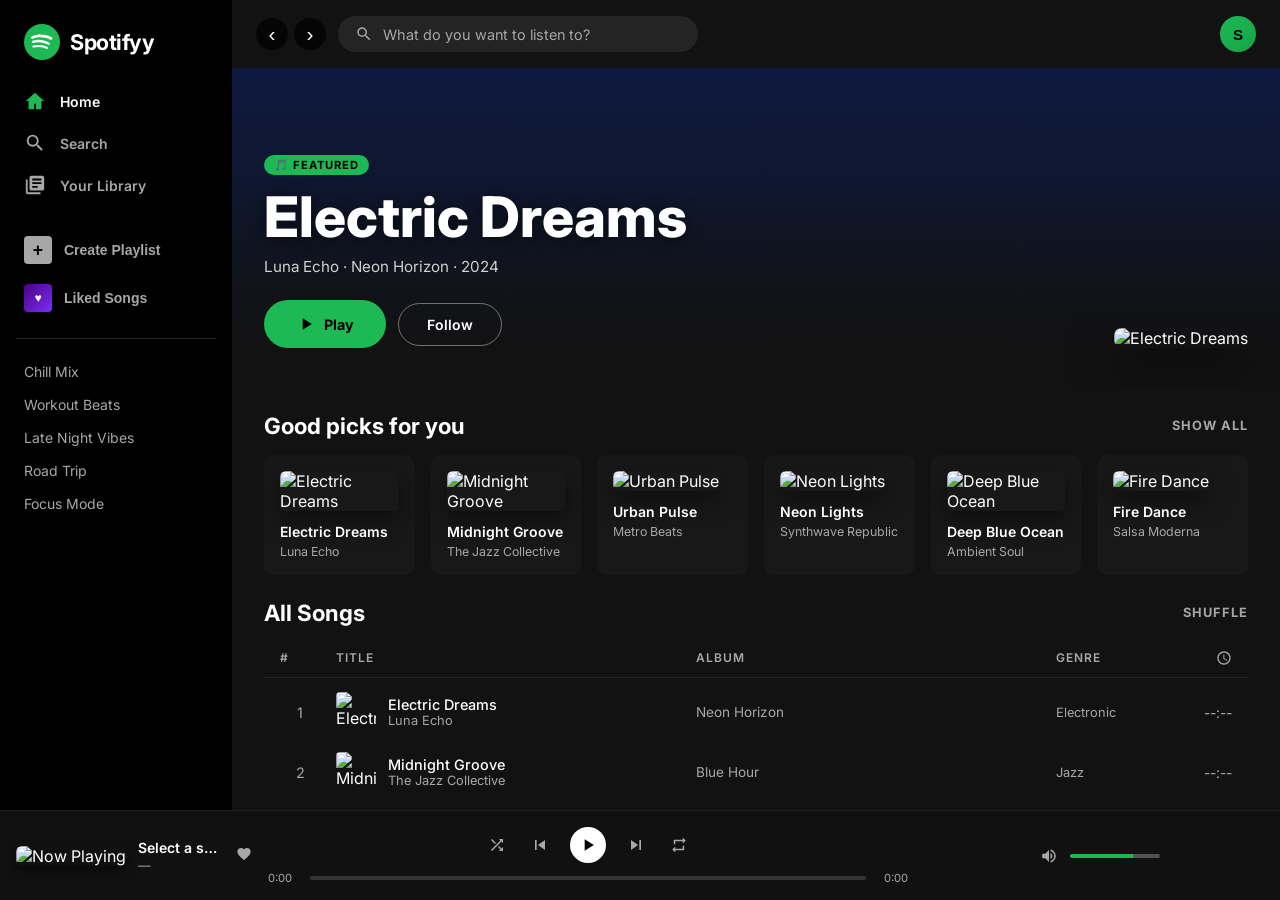
==== index.html @ 5b47a134 "fix: move frontend files to root for Vercel deployment compatibility" ====
<!DOCTYPE html>
<html lang="en">
<head>
  <meta charset="UTF-8" />
  <meta name="viewport" content="width=device-width, initial-scale=1.0" />
  <title>Spotifyy — Music for Everyone</title>
  <meta name="description" content="Play millions of songs ad-free with Spotifyy, your premium music streaming experience." />
  <link rel="preconnect" href="https://fonts.googleapis.com" />
  <link rel="preconnect" href="https://fonts.gstatic.com" crossorigin />
  <link href="https://fonts.googleapis.com/css2?family=Circular+Std:wght@400;500;700;900&family=Inter:wght@300;400;500;600;700&display=swap" rel="stylesheet" />
  <link rel="stylesheet" href="style.css" />
</head>
<body>
  <div id="app">

    <!-- ── SIDEBAR ── -->
    <aside class="sidebar" id="sidebar">
      <div class="sidebar-logo">
        <svg class="logo-icon" viewBox="0 0 24 24" fill="none">
          <circle cx="12" cy="12" r="12" fill="#1DB954"/>
          <path d="M17.5 10.5c-3.2-1.9-8.4-2.1-11.5-.6-.5.2-1-.1-1.2-.6-.2-.5.1-1 .6-1.2 3.5-1.7 9.4-1.4 13.1.7.4.3.6.8.3 1.3-.3.4-.9.6-1.3.4zm-.2 3c-.3.4-.7.5-1.1.3-2.7-1.7-6.8-2.2-9.9-1.2-.4.1-.9-.1-1-.5-.1-.4.1-.9.5-1 3.5-1.1 8-.5 11 1.4.4.2.5.7.5 1zm-1.3 2.9c-.2.3-.6.4-.9.2-2.3-1.4-5.3-1.7-8.7-.9-.3.1-.7-.1-.8-.5-.1-.3.1-.7.5-.8 3.8-.9 7-.5 9.6 1 .3.2.4.7.3 1z" fill="white"/>
        </svg>
        <span class="logo-text">Spotifyy</span>
      </div>

      <nav class="sidebar-nav">
        <a href="#" class="nav-item active" id="navHome">
          <svg viewBox="0 0 24 24"><path d="M12 3L2 12h3v9h6v-6h2v6h6v-9h3z"/></svg>
          <span>Home</span>
        </a>
        <a href="#" class="nav-item" id="navSearch">
          <svg viewBox="0 0 24 24"><path d="M15.5 14h-.79l-.28-.27A6.47 6.47 0 0016 9.5 6.5 6.5 0 109.5 16c1.61 0 3.09-.59 4.23-1.57l.27.28v.79l5 4.99L20.49 19l-4.99-5zm-6 0C7.01 14 5 11.99 5 9.5S7.01 5 9.5 5 14 7.01 14 9.5 11.99 14 9.5 14z"/></svg>
          <span>Search</span>
        </a>
        <a href="#" class="nav-item" id="navLibrary">
          <svg viewBox="0 0 24 24"><path d="M4 6H2v14c0 1.1.9 2 2 2h14v-2H4V6zm16-4H8c-1.1 0-2 .9-2 2v12c0 1.1.9 2 2 2h12c1.1 0 2-.9 2-2V4c0-1.1-.9-2-2-2zm-1 9H9V9h10v2zm-4 4H9v-2h6v2zm4-8H9V5h10v2z"/></svg>
          <span>Your Library</span>
        </a>
      </nav>

      <div class="sidebar-section">
        <button class="sidebar-action-btn" id="btnCreatePlaylist">
          <span class="icon-box">+</span> Create Playlist
        </button>
        <button class="sidebar-action-btn" id="btnLikedSongs">
          <span class="icon-box heart">♥</span> Liked Songs
        </button>
      </div>

      <div class="sidebar-divider"></div>

      <div class="sidebar-playlists" id="sidebarPlaylists">
        <p class="playlist-item">Chill Mix</p>
        <p class="playlist-item">Workout Beats</p>
        <p class="playlist-item">Late Night Vibes</p>
        <p class="playlist-item">Road Trip</p>
        <p class="playlist-item">Focus Mode</p>
      </div>
    </aside>

    <!-- ── MAIN CONTENT ── -->
    <main class="main" id="mainContent">

      <!-- Top Bar -->
      <header class="topbar" id="topbar">
        <div class="topbar-nav">
          <button class="topbar-btn" id="btnBack" title="Back">&#8249;</button>
          <button class="topbar-btn" id="btnForward" title="Forward">&#8250;</button>
        </div>
        <div class="topbar-search" id="searchBox">
          <svg viewBox="0 0 24 24"><path d="M15.5 14h-.79l-.28-.27A6.47 6.47 0 0016 9.5 6.5 6.5 0 109.5 16c1.61 0 3.09-.59 4.23-1.57l.27.28v.79l5 4.99L20.49 19l-4.99-5zm-6 0C7.01 14 5 11.99 5 9.5S7.01 5 9.5 5 14 7.01 14 9.5 11.99 14 9.5 14z"/></svg>
          <input type="text" placeholder="What do you want to listen to?" id="searchInput" />
        </div>
        <div class="topbar-user">
          <button class="user-avatar" id="btnUser" title="Profile">S</button>
        </div>
      </header>

      <!-- Scrollable Page -->
      <div class="page-scroll" id="pageScroll">

        <!-- Featured Banner -->
        <section class="featured-banner" id="featuredBanner">
          <div class="banner-bg" id="bannerBg"></div>
          <div class="banner-content">
            <span class="banner-tag">🎵 Featured</span>
            <h1 class="banner-title" id="bannerTitle">Electric Dreams</h1>
            <p class="banner-artist" id="bannerArtist">Luna Echo · Neon Horizon · 2024</p>
            <div class="banner-actions">
              <button class="btn-play-large" id="btnBannerPlay">
                <svg viewBox="0 0 24 24"><path d="M8 5v14l11-7z"/></svg>
                Play
              </button>
              <button class="btn-follow">Follow</button>
            </div>
          </div>
          <div class="banner-cover-wrap">
            <img class="banner-cover" id="bannerCover" src="" alt="Featured Album" />
          </div>
        </section>

        <!-- Quick Picks -->
        <section class="content-section" id="sectionQuickPicks">
          <div class="section-header">
            <h2 class="section-title">Good picks for you</h2>
            <a href="#" class="see-all">Show all</a>
          </div>
          <div class="quick-picks-grid" id="quickPicksGrid"></div>
        </section>

        <!-- All Songs -->
        <section class="content-section" id="sectionAllSongs">
          <div class="section-header">
            <h2 class="section-title">All Songs</h2>
            <a href="#" class="see-all" id="shuffleAllBtn">Shuffle</a>
          </div>
          <!-- Song List Table -->
          <div class="song-table">
            <div class="song-table-header">
              <span class="col-num">#</span>
              <span class="col-title">Title</span>
              <span class="col-album">Album</span>
              <span class="col-genre">Genre</span>
              <span class="col-dur">
                <svg viewBox="0 0 24 24" width="16" height="16"><path d="M11.99 2C6.47 2 2 6.48 2 12s4.47 10 9.99 10C17.52 22 22 17.52 22 12S17.52 2 11.99 2zM12 20c-4.42 0-8-3.58-8-8s3.58-8 8-8 8 3.58 8 8-3.58 8-8 8zm.5-13H11v6l5.25 3.15.75-1.23-4.5-2.67V7z" fill="currentColor"/></svg>
              </span>
            </div>
            <div id="songList"></div>
          </div>
        </section>

      </div><!-- /page-scroll -->
    </main>
  </div><!-- /app -->

  <!-- ── NOW PLAYING BAR ── -->
  <footer class="now-playing-bar" id="nowPlayingBar">
    <!-- Left: Song info -->
    <div class="np-left">
      <div class="np-cover-wrap">
        <img class="np-cover" id="npCover" src="https://picsum.photos/seed/default/56/56" alt="Now Playing" />
        <div class="np-cover-overlay">
          <svg viewBox="0 0 24 24" width="20" height="20"><path d="M12 3v10.55c-.59-.34-1.27-.55-2-.55-2.21 0-4 1.79-4 4s1.79 4 4 4 4-1.79 4-4V7h4V3h-6z" fill="white"/></svg>
        </div>
      </div>
      <div class="np-info">
        <div class="np-title" id="npTitle">Select a song</div>
        <div class="np-artist" id="npArtist">—</div>
      </div>
      <button class="np-like" id="npLike" title="Like">
        <svg viewBox="0 0 24 24" width="16" height="16"><path d="M12 21.35l-1.45-1.32C5.4 15.36 2 12.28 2 8.5 2 5.42 4.42 3 7.5 3c1.74 0 3.41.81 4.5 2.09C13.09 3.81 14.76 3 16.5 3 19.58 3 22 5.42 22 8.5c0 3.78-3.4 6.86-8.55 11.54L12 21.35z" fill="currentColor"/></svg>
      </button>
    </div>

    <!-- Center: Controls + Progress -->
    <div class="np-center">
      <div class="np-controls">
        <button class="ctrl-btn" id="btnShuffle" title="Shuffle">
          <svg viewBox="0 0 24 24" width="18" height="18"><path d="M10.59 9.17L5.41 4 4 5.41l5.17 5.17 1.42-1.41zM14.5 4l2.04 2.04L4 18.59 5.41 20 17.96 7.46 20 9.5V4h-5.5zm.33 9.41l-1.41 1.41 3.13 3.13L14.5 20H20v-5.5l-2.04 2.04-3.13-3.13z" fill="currentColor"/></svg>
        </button>
        <button class="ctrl-btn" id="btnPrev" title="Previous">
          <svg viewBox="0 0 24 24" width="20" height="20"><path d="M6 6h2v12H6zm3.5 6l8.5 6V6z" fill="currentColor"/></svg>
        </button>
        <button class="ctrl-btn play-btn" id="btnPlayPause" title="Play">
          <svg class="icon-play" viewBox="0 0 24 24"><path d="M8 5v14l11-7z" fill="currentColor"/></svg>
          <svg class="icon-pause" viewBox="0 0 24 24" style="display:none"><path d="M6 19h4V5H6v14zm8-14v14h4V5h-4z" fill="currentColor"/></svg>
        </button>
        <button class="ctrl-btn" id="btnNext" title="Next">
          <svg viewBox="0 0 24 24" width="20" height="20"><path d="M6 18l8.5-6L6 6v12zM16 6v12h2V6h-2z" fill="currentColor"/></svg>
        </button>
        <button class="ctrl-btn" id="btnRepeat" title="Repeat">
          <svg viewBox="0 0 24 24" width="18" height="18"><path d="M7 7h10v3l4-4-4-4v3H5v6h2V7zm10 10H7v-3l-4 4 4 4v-3h12v-6h-2v4z" fill="currentColor"/></svg>
        </button>
      </div>
      <div class="np-progress-wrap">
        <span class="np-time" id="npCurrentTime">0:00</span>
        <div class="np-progress" id="npProgress">
          <div class="np-progress-fill" id="npProgressFill"></div>
          <div class="np-progress-thumb" id="npProgressThumb"></div>
        </div>
        <span class="np-time" id="npTotalTime">0:00</span>
      </div>
    </div>

    <!-- Right: Volume -->
    <div class="np-right">
      <div class="np-equalizer" id="npEqualizer">
        <span></span><span></span><span></span><span></span>
      </div>
      <button class="ctrl-btn sm" id="btnMute" title="Mute">
        <svg class="icon-vol" viewBox="0 0 24 24" width="18" height="18"><path d="M3 9v6h4l5 5V4L7 9H3zm13.5 3c0-1.77-1.02-3.29-2.5-4.03v8.05c1.48-.73 2.5-2.25 2.5-4.02zM14 3.23v2.06c2.89.86 5 3.54 5 6.71s-2.11 5.85-5 6.71v2.06c4.01-.91 7-4.49 7-8.77s-2.99-7.86-7-8.77z" fill="currentColor"/></svg>
      </button>
      <div class="volume-slider-wrap">
        <input type="range" class="volume-slider" id="volumeSlider" min="0" max="100" value="70" />
      </div>
    </div>
  </footer>

  <script src="app.js"></script>
</body>
</html>
---- style.css ----
/* ─── RESET & BASE ─── */
*, *::before, *::after { box-sizing: border-box; margin: 0; padding: 0; }
html { font-size: 16px; }
body {
  font-family: 'Inter', 'Circular Std', -apple-system, sans-serif;
  background: #121212;
  color: #fff;
  overflow: hidden;
  height: 100vh;
  user-select: none;
}

/* ─── SCROLLBAR ─── */
::-webkit-scrollbar { width: 6px; }
::-webkit-scrollbar-track { background: transparent; }
::-webkit-scrollbar-thumb { background: #4d4d4d; border-radius: 3px; }
::-webkit-scrollbar-thumb:hover { background: #727272; }

/* ─── CSS VARS ─── */
:root {
  --sidebar-w: 232px;
  --np-h: 90px;
  --accent: #1DB954;
  --accent-hover: #1ed760;
  --bg: #121212;
  --bg-card: #181818;
  --bg-card-hover: #282828;
  --bg-elevated: #242424;
  --text-sub: #a7a7a7;
  --text-bright: #fff;
  --transition: 0.2s ease;
}

/* ─── APP LAYOUT ─── */
#app {
  display: flex;
  height: calc(100vh - var(--np-h));
  overflow: hidden;
}

/* ─────────────────────────────────────────
   SIDEBAR
───────────────────────────────────────── */
.sidebar {
  width: var(--sidebar-w);
  min-width: var(--sidebar-w);
  background: #000;
  display: flex;
  flex-direction: column;
  padding: 0 0 8px 0;
  overflow: hidden;
}

.sidebar-logo {
  display: flex;
  align-items: center;
  gap: 10px;
  padding: 24px 24px 20px;
  cursor: pointer;
}
.logo-icon { width: 36px; height: 36px; flex-shrink: 0; }
.logo-text {
  font-size: 1.35rem;
  font-weight: 700;
  letter-spacing: -0.5px;
  color: #fff;
}

/* Nav */
.sidebar-nav { padding: 0 8px; }
.nav-item {
  display: flex;
  align-items: center;
  gap: 14px;
  padding: 10px 16px;
  border-radius: 6px;
  text-decoration: none;
  color: var(--text-sub);
  font-size: 0.875rem;
  font-weight: 600;
  transition: color var(--transition), background var(--transition);
}
.nav-item svg { width: 22px; height: 22px; fill: currentColor; flex-shrink: 0; }
.nav-item:hover { color: #fff; }
.nav-item.active { color: #fff; }
.nav-item.active svg { fill: var(--accent); }

/* Library section */
.sidebar-section { padding: 20px 8px 0; }
.sidebar-action-btn {
  display: flex;
  align-items: center;
  gap: 12px;
  width: 100%;
  background: none;
  border: none;
  color: var(--text-sub);
  font-size: 0.875rem;
  font-weight: 600;
  padding: 10px 16px;
  border-radius: 6px;
  cursor: pointer;
  transition: color var(--transition);
}
.sidebar-action-btn:hover { color: #fff; }
.icon-box {
  width: 28px; height: 28px;
  background: var(--text-sub);
  border-radius: 4px;
  display: flex; align-items: center; justify-content: center;
  color: #000;
  font-size: 1.1rem;
  font-weight: 700;
  transition: background var(--transition);
  flex-shrink: 0;
}
.icon-box.heart { background: linear-gradient(135deg, #4b0082, #7B2FF7); color: #fff; font-size: 0.75rem; }
.sidebar-action-btn:hover .icon-box { background: #fff; }

.sidebar-divider { height: 1px; background: #282828; margin: 16px 16px; }

.sidebar-playlists { flex: 1; overflow-y: auto; padding: 0 8px; }
.playlist-item {
  display: block;
  padding: 8px 16px;
  color: var(--text-sub);
  font-size: 0.875rem;
  border-radius: 6px;
  cursor: pointer;
  transition: color var(--transition);
  white-space: nowrap;
  overflow: hidden;
  text-overflow: ellipsis;
}
.playlist-item:hover { color: #fff; }

/* ─────────────────────────────────────────
   MAIN
───────────────────────────────────────── */
.main {
  flex: 1;
  display: flex;
  flex-direction: column;
  overflow: hidden;
  background: #121212;
}

/* Topbar */
.topbar {
  display: flex;
  align-items: center;
  gap: 12px;
  padding: 16px 24px;
  position: sticky;
  top: 0;
  z-index: 100;
  background: transparent;
  transition: background 0.3s;
}
.topbar.scrolled { background: rgba(18,18,18,0.95); backdrop-filter: blur(12px); }
.topbar-nav { display: flex; gap: 6px; }
.topbar-btn {
  width: 32px; height: 32px;
  border-radius: 50%;
  background: rgba(0,0,0,0.7);
  border: none;
  color: #fff;
  font-size: 1.3rem;
  cursor: pointer;
  display: flex; align-items: center; justify-content: center;
  transition: background var(--transition);
}
.topbar-btn:hover { background: rgba(255,255,255,0.1); }

.topbar-search {
  flex: 1;
  max-width: 360px;
  display: flex;
  align-items: center;
  gap: 10px;
  background: #242424;
  border-radius: 500px;
  padding: 8px 16px;
  border: 1px solid transparent;
  transition: border-color var(--transition), background var(--transition);
}
.topbar-search:focus-within { border-color: #fff; background: #2a2a2a; }
.topbar-search svg { width: 18px; height: 18px; fill: var(--text-sub); flex-shrink: 0; }
.topbar-search input {
  flex: 1; background: none; border: none; outline: none;
  color: #fff; font-size: 0.9rem; font-family: inherit;
}
.topbar-search input::placeholder { color: var(--text-sub); }

.topbar-user { margin-left: auto; }
.user-avatar {
  width: 36px; height: 36px;
  border-radius: 50%;
  background: linear-gradient(135deg, #1DB954, #17a349);
  border: none;
  color: #000;
  font-weight: 700;
  font-size: 0.95rem;
  cursor: pointer;
  transition: transform var(--transition), box-shadow var(--transition);
}
.user-avatar:hover { transform: scale(1.05); box-shadow: 0 0 0 3px rgba(29,185,84,0.3); }

/* ─────────────────────────────────────────
   PAGE SCROLL
───────────────────────────────────────── */
.page-scroll {
  flex: 1;
  overflow-y: auto;
  padding-bottom: 24px;
}

/* ─────────────────────────────────────────
   FEATURED BANNER
───────────────────────────────────────── */
.featured-banner {
  position: relative;
  min-height: 320px;
  display: flex;
  align-items: flex-end;
  padding: 32px 32px 40px;
  overflow: hidden;
}
.banner-bg {
  position: absolute; inset: 0;
  background: linear-gradient(180deg, #1a3a2a 0%, #121212 100%);
  transition: background 1s ease;
}
.banner-bg::after {
  content: '';
  position: absolute; inset: 0;
  background: linear-gradient(to top, #121212 0%, transparent 60%);
}
.banner-content { position: relative; z-index: 2; flex: 1; }
.banner-tag {
  display: inline-block;
  background: var(--accent);
  color: #000;
  font-size: 0.7rem;
  font-weight: 700;
  padding: 3px 10px;
  border-radius: 500px;
  text-transform: uppercase;
  letter-spacing: 1px;
  margin-bottom: 12px;
}
.banner-title {
  font-size: clamp(2rem, 5vw, 3.5rem);
  font-weight: 800;
  line-height: 1.1;
  margin-bottom: 8px;
  text-shadow: 0 2px 16px rgba(0,0,0,0.5);
}
.banner-artist {
  font-size: 0.95rem;
  color: rgba(255,255,255,0.8);
  margin-bottom: 24px;
}
.banner-actions { display: flex; gap: 12px; align-items: center; }
.btn-play-large {
  display: flex; align-items: center; gap: 8px;
  background: var(--accent);
  color: #000;
  border: none;
  border-radius: 500px;
  padding: 14px 32px;
  font-size: 0.9rem;
  font-weight: 700;
  cursor: pointer;
  transition: transform 0.15s, background var(--transition), box-shadow var(--transition);
  font-family: inherit;
}
.btn-play-large svg { fill: #000; width: 20px; height: 20px; }
.btn-play-large:hover {
  background: var(--accent-hover);
  transform: scale(1.04);
  box-shadow: 0 8px 24px rgba(29,185,84,0.4);
}
.btn-follow {
  background: transparent;
  border: 1px solid rgba(255,255,255,0.4);
  color: #fff;
  border-radius: 500px;
  padding: 12px 28px;
  font-size: 0.875rem;
  font-weight: 600;
  cursor: pointer;
  transition: border-color var(--transition), transform 0.15s;
  font-family: inherit;
}
.btn-follow:hover { border-color: #fff; transform: scale(1.02); }

.banner-cover-wrap {
  position: relative; z-index: 2;
  flex-shrink: 0; margin-left: 24px;
}
.banner-cover {
  width: 160px; height: 160px;
  border-radius: 8px;
  object-fit: cover;
  box-shadow: 0 16px 48px rgba(0,0,0,0.6);
  transition: transform 0.4s ease;
}
.banner-cover:hover { transform: scale(1.03) rotate(1deg); }

/* ─────────────────────────────────────────
   CONTENT SECTIONS
───────────────────────────────────────── */
.content-section { padding: 24px 32px 0; }
.section-header {
  display: flex; align-items: center; justify-content: space-between;
  margin-bottom: 16px;
}
.section-title { font-size: 1.4rem; font-weight: 700; }
.see-all {
  font-size: 0.8rem; font-weight: 700; color: var(--text-sub);
  text-decoration: none; text-transform: uppercase; letter-spacing: 1px;
  transition: color var(--transition);
}
.see-all:hover { color: #fff; }

/* Quick Picks Grid */
.quick-picks-grid {
  display: grid;
  grid-template-columns: repeat(auto-fill, minmax(150px, 1fr));
  gap: 16px;
}
.song-card {
  background: var(--bg-card);
  border-radius: 10px;
  padding: 16px;
  cursor: pointer;
  transition: background var(--transition), transform 0.2s, box-shadow 0.2s;
  position: relative;
  overflow: hidden;
}
.song-card:hover { background: var(--bg-card-hover); transform: translateY(-4px); box-shadow: 0 12px 32px rgba(0,0,0,0.4); }
.song-card-cover {
  width: 100%; aspect-ratio: 1;
  border-radius: 6px;
  object-fit: cover;
  margin-bottom: 12px;
  box-shadow: 0 8px 24px rgba(0,0,0,0.5);
  transition: box-shadow 0.3s;
}
.song-card:hover .song-card-cover { box-shadow: 0 16px 40px rgba(0,0,0,0.6); }
.song-card-title {
  font-size: 0.875rem; font-weight: 600;
  white-space: nowrap; overflow: hidden; text-overflow: ellipsis;
  margin-bottom: 4px;
}
.song-card-artist { font-size: 0.775rem; color: var(--text-sub); white-space: nowrap; overflow: hidden; text-overflow: ellipsis; }

.song-card .card-play-btn {
  position: absolute;
  right: 16px; bottom: 70px;
  width: 40px; height: 40px;
  border-radius: 50%;
  background: var(--accent);
  border: none;
  cursor: pointer;
  display: flex; align-items: center; justify-content: center;
  box-shadow: 0 8px 16px rgba(0,0,0,0.4);
  opacity: 0;
  transform: translateY(8px);
  transition: opacity 0.2s, transform 0.2s, background var(--transition);
}
.song-card .card-play-btn svg { fill: #000; width: 18px; height: 18px; }
.song-card:hover .card-play-btn { opacity: 1; transform: translateY(0); }
.song-card .card-play-btn:hover { background: var(--accent-hover); transform: scale(1.08) translateY(0); }

/* Song active indicator */
.song-card.active .song-card-title { color: var(--accent); }

/* ─────────────────────────────────────────
   SONG TABLE
───────────────────────────────────────── */
.song-table { margin-top: 8px; }
.song-table-header {
  display: grid;
  grid-template-columns: 40px 1fr 1fr 100px 60px;
  gap: 16px;
  padding: 8px 16px;
  border-bottom: 1px solid rgba(255,255,255,0.08);
  color: var(--text-sub);
  font-size: 0.75rem;
  font-weight: 600;
  text-transform: uppercase;
  letter-spacing: 1px;
  margin-bottom: 4px;
}
.col-dur { text-align: right; }

.song-row {
  display: grid;
  grid-template-columns: 40px 1fr 1fr 100px 60px;
  gap: 16px;
  padding: 10px 16px;
  border-radius: 6px;
  align-items: center;
  cursor: pointer;
  transition: background var(--transition);
}
.song-row:hover { background: rgba(255,255,255,0.05); }
.song-row.active { background: rgba(29,185,84,0.08); }
.song-row.active .row-title { color: var(--accent); }

.row-num {
  width: 40px; text-align: center;
  color: var(--text-sub); font-size: 0.9rem; position: relative;
}
.row-num .num-text { transition: opacity 0.15s; }
.song-row:hover .num-text,
.song-row.active .num-text { opacity: 0; }
.row-num .row-play-icon {
  position: absolute; top: 50%; left: 50%;
  transform: translate(-50%, -50%);
  opacity: 0; transition: opacity 0.15s;
}
.song-row:hover .row-play-icon,
.song-row.active .row-play-icon { opacity: 1; }
.row-play-icon svg { fill: #fff; width: 18px; height: 18px; }
.song-row.active .row-play-icon svg { fill: var(--accent); }

.row-info { display: flex; align-items: center; gap: 12px; min-width: 0; }
.row-thumb {
  width: 40px; height: 40px; border-radius: 4px;
  object-fit: cover; flex-shrink: 0;
}
.row-text { min-width: 0; }
.row-title { font-size: 0.9rem; font-weight: 500; white-space: nowrap; overflow: hidden; text-overflow: ellipsis; }
.row-artist { font-size: 0.8rem; color: var(--text-sub); white-space: nowrap; overflow: hidden; text-overflow: ellipsis; }
.row-album { font-size: 0.85rem; color: var(--text-sub); white-space: nowrap; overflow: hidden; text-overflow: ellipsis; }
.row-genre { font-size: 0.8rem; color: var(--text-sub); white-space: nowrap; overflow: hidden; text-overflow: ellipsis; }
.row-dur { text-align: right; font-size: 0.875rem; color: var(--text-sub); }

/* ─────────────────────────────────────────
   NOW PLAYING BAR
───────────────────────────────────────── */
.now-playing-bar {
  position: fixed;
  bottom: 0; left: 0; right: 0;
  height: var(--np-h);
  background: rgba(18,18,18,0.97);
  backdrop-filter: blur(24px);
  -webkit-backdrop-filter: blur(24px);
  border-top: 1px solid rgba(255,255,255,0.06);
  display: flex;
  align-items: center;
  padding: 0 16px;
  gap: 12px;
  z-index: 1000;
}

/* NP Left */
.np-left {
  flex: 0 0 240px;
  display: flex;
  align-items: center;
  gap: 12px;
  min-width: 0;
}
.np-cover-wrap { position: relative; flex-shrink: 0; }
.np-cover {
  width: 56px; height: 56px;
  border-radius: 6px;
  object-fit: cover;
  box-shadow: 0 4px 12px rgba(0,0,0,0.5);
  transition: transform 0.4s;
}
.now-playing-bar.is-playing .np-cover {
  animation: coverPulse 3s ease-in-out infinite;
}
@keyframes coverPulse {
  0%, 100% { box-shadow: 0 4px 12px rgba(0,0,0,0.5); }
  50% { box-shadow: 0 6px 20px rgba(29,185,84,0.4); }
}
.np-cover-overlay {
  position: absolute; inset: 0; border-radius: 6px;
  background: rgba(0,0,0,0.4);
  display: flex; align-items: center; justify-content: center;
  opacity: 0; transition: opacity 0.2s;
}
.np-cover-wrap:hover .np-cover-overlay { opacity: 1; }

.np-info { min-width: 0; }
.np-title {
  font-size: 0.875rem; font-weight: 600;
  white-space: nowrap; overflow: hidden; text-overflow: ellipsis;
  color: #fff;
  transition: color 0.3s;
}
.np-artist {
  font-size: 0.775rem; color: var(--text-sub);
  white-space: nowrap; overflow: hidden; text-overflow: ellipsis;
  margin-top: 2px;
}
.np-like {
  background: none; border: none; cursor: pointer;
  color: var(--text-sub); flex-shrink: 0;
  padding: 4px;
  transition: color var(--transition), transform 0.15s;
}
.np-like:hover { color: #fff; transform: scale(1.1); }
.np-like.liked { color: var(--accent); }

/* NP Center */
.np-center {
  flex: 1;
  display: flex; flex-direction: column;
  align-items: center;
  gap: 8px;
  max-width: 640px;
}
.np-controls { display: flex; align-items: center; gap: 16px; }

.ctrl-btn {
  background: none; border: none; cursor: pointer;
  color: var(--text-sub); padding: 4px;
  display: flex; align-items: center; justify-content: center;
  transition: color var(--transition), transform 0.15s;
  border-radius: 50%;
}
.ctrl-btn:hover { color: #fff; transform: scale(1.06); }
.ctrl-btn.active { color: var(--accent); }

.play-btn {
  width: 36px; height: 36px;
  background: #fff !important;
  border-radius: 50%;
  color: #000 !important;
  flex-shrink: 0;
  transition: transform 0.15s, background 0.2s, box-shadow 0.2s !important;
}
.play-btn:hover {
  background: #fff !important;
  transform: scale(1.08) !important;
  box-shadow: 0 4px 16px rgba(255,255,255,0.3) !important;
  color: #000 !important;
}
.play-btn svg { width: 20px; height: 20px; fill: #000; }

/* Progress */
.np-progress-wrap {
  display: flex; align-items: center; gap: 10px; width: 100%;
}
.np-time { font-size: 0.7rem; color: var(--text-sub); width: 32px; flex-shrink: 0; }
.np-time:last-child { text-align: right; }

.np-progress {
  flex: 1; height: 4px;
  background: rgba(255,255,255,0.15);
  border-radius: 2px;
  position: relative; cursor: pointer;
  transition: height 0.15s;
}
.np-progress:hover { height: 6px; }
.np-progress-fill {
  height: 100%; width: 0%;
  background: var(--accent);
  border-radius: 2px;
  transition: width 0.1s linear;
  position: relative;
}
.np-progress-thumb {
  position: absolute;
  right: -6px; top: 50%;
  transform: translateY(-50%);
  width: 12px; height: 12px;
  border-radius: 50%;
  background: #fff;
  opacity: 0;
  transition: opacity 0.15s;
  box-shadow: 0 2px 6px rgba(0,0,0,0.4);
}
.np-progress:hover .np-progress-thumb { opacity: 1; }

/* NP Right */
.np-right {
  flex: 0 0 240px;
  display: flex; align-items: center; justify-content: flex-end;
  gap: 8px;
}

/* Equalizer animation */
.np-equalizer {
  display: flex; align-items: flex-end; gap: 2px;
  height: 18px; opacity: 0;
  transition: opacity 0.3s;
}
.now-playing-bar.is-playing .np-equalizer { opacity: 1; }
.np-equalizer span {
  display: block; width: 3px; border-radius: 1px;
  background: var(--accent);
  animation: eqBar 0.8s ease-in-out infinite alternate;
}
.np-equalizer span:nth-child(1) { height: 6px; animation-delay: 0s; }
.np-equalizer span:nth-child(2) { height: 14px; animation-delay: 0.15s; }
.np-equalizer span:nth-child(3) { height: 10px; animation-delay: 0.3s; }
.np-equalizer span:nth-child(4) { height: 16px; animation-delay: 0.45s; }
@keyframes eqBar {
  0% { transform: scaleY(0.4); opacity: 0.6; }
  100% { transform: scaleY(1); opacity: 1; }
}

/* Volume */
.volume-slider-wrap { display: flex; align-items: center; width: 90px; }
.volume-slider {
  -webkit-appearance: none; appearance: none;
  width: 100%; height: 4px;
  background: rgba(255,255,255,0.15);
  border-radius: 2px; outline: none; cursor: pointer;
  transition: height 0.15s;
}
.volume-slider:hover { height: 6px; }
.volume-slider::-webkit-slider-thumb {
  -webkit-appearance: none;
  width: 12px; height: 12px;
  border-radius: 50%;
  background: #fff;
  cursor: pointer;
  opacity: 0;
  transition: opacity 0.15s;
}
.volume-slider:hover::-webkit-slider-thumb { opacity: 1; }
.volume-slider::-webkit-slider-runnable-track {
  background: linear-gradient(to right, var(--accent) var(--vol, 70%), rgba(255,255,255,0.15) var(--vol, 70%));
  border-radius: 2px; height: 100%;
}

/* ─────────────────────────────────────────
   SEARCH RESULTS
───────────────────────────────────────── */
.search-results { display: none; padding: 24px 32px; }
.search-results.active { display: block; }

/* ─────────────────────────────────────────
   RESPONSIVE
───────────────────────────────────────── */
@media (max-width: 900px) {
  :root { --sidebar-w: 64px; }
  .logo-text, .nav-item span, .sidebar-action-btn span,
  .sidebar-playlists, .sidebar-section, .sidebar-divider { display: none; }
  .nav-item { justify-content: center; padding: 12px; }
  .sidebar-logo { justify-content: center; padding: 16px; }
}
@media (max-width: 640px) {
  .np-left { flex: 0 0 160px; }
  .np-right { flex: 0 0 120px; }
  .banner-cover-wrap { display: none; }
  .song-table-header,
  .song-row { grid-template-columns: 32px 1fr 60px; }
  .col-album, .col-genre, .row-album, .row-genre { display: none; }
}

/* ─────────────────────────────────────────
   TOAST NOTIFICATION
───────────────────────────────────────── */
.toast {
  position: fixed; bottom: 110px; left: 50%; transform: translateX(-50%) translateY(20px);
  background: #333; color: #fff; padding: 12px 24px; border-radius: 8px;
  font-size: 0.875rem; opacity: 0; pointer-events: none;
  transition: opacity 0.3s, transform 0.3s;
  z-index: 9999; white-space: nowrap;
}
.toast.show { opacity: 1; transform: translateX(-50%) translateY(0); }
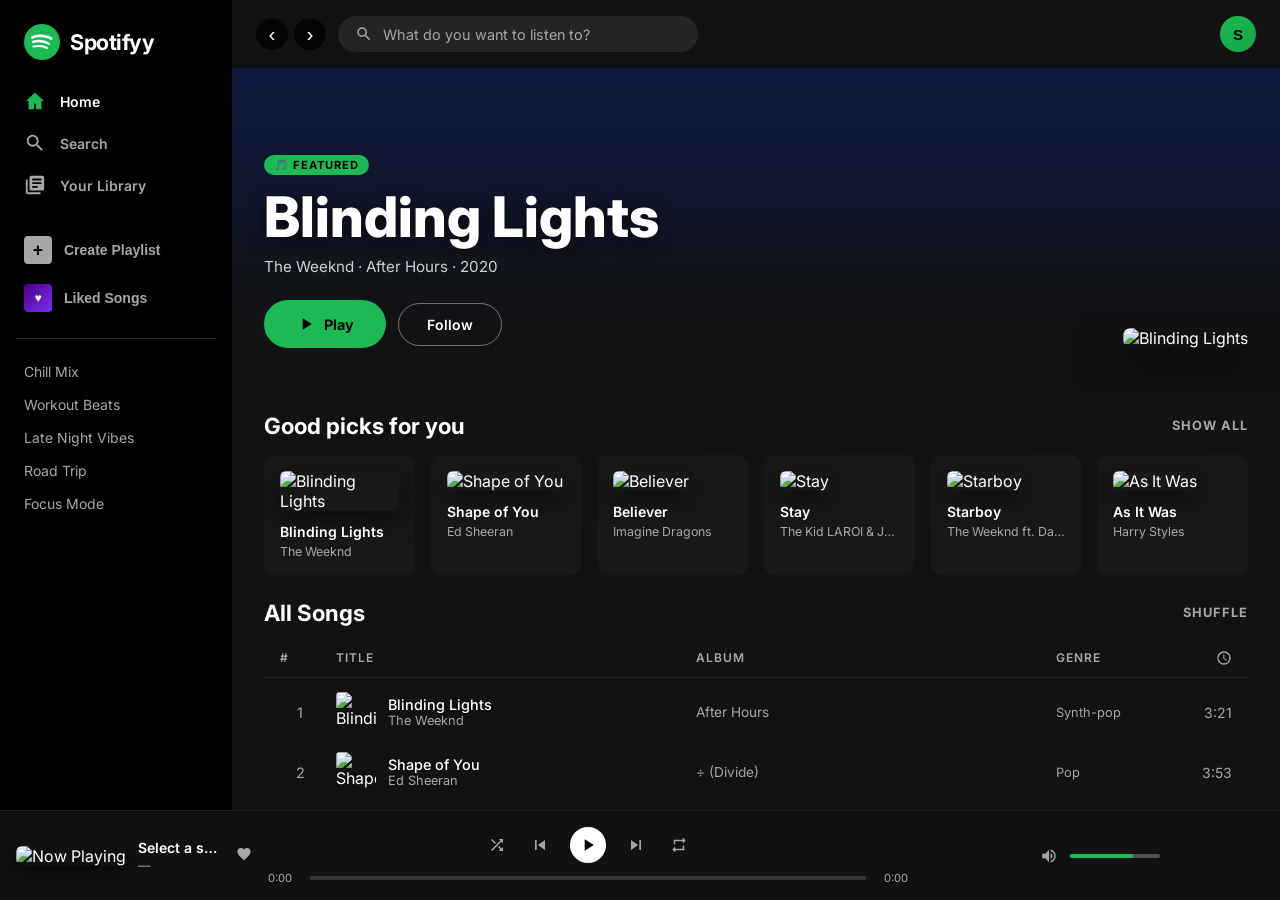
==== commit ddef1eca: "feat: switch playback engine to YouTube Iframe Player API for Vercel compatibility" ====
--- a/index.html
+++ b/index.html
@@ -196,6 +196,9 @@
     </div>
   </footer>
 
+  <!-- Hidden container for YouTube player API -->
+  <div id="yt-player" style="position: absolute; top: -9999px; left: -9999px; width: 1px; height: 1px; opacity: 0; pointer-events: none;"></div>
+
   <script src="app.js"></script>
 </body>
 </html>
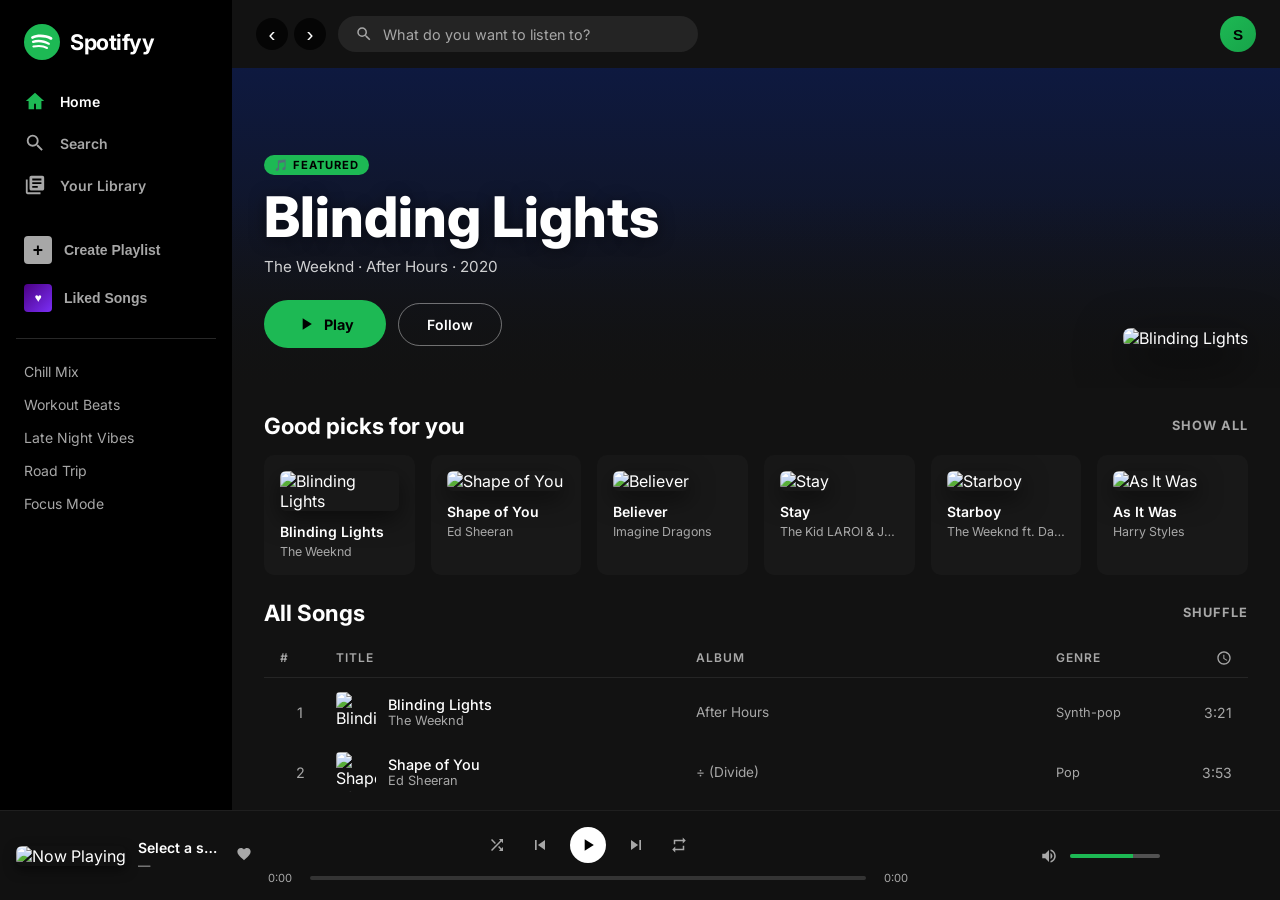
==== commit b6cc819c: "fix: adjust yt-player container size to prevent playback blocks and expose error codes" ====
--- a/index.html
+++ b/index.html
@@ -197,7 +197,7 @@
   </footer>
 
   <!-- Hidden container for YouTube player API -->
-  <div id="yt-player" style="position: absolute; top: -9999px; left: -9999px; width: 1px; height: 1px; opacity: 0; pointer-events: none;"></div>
+  <div id="yt-player" style="position: absolute; top: -9999px; left: -9999px; width: 200px; height: 200px;"></div>
 
   <script src="app.js"></script>
 </body>
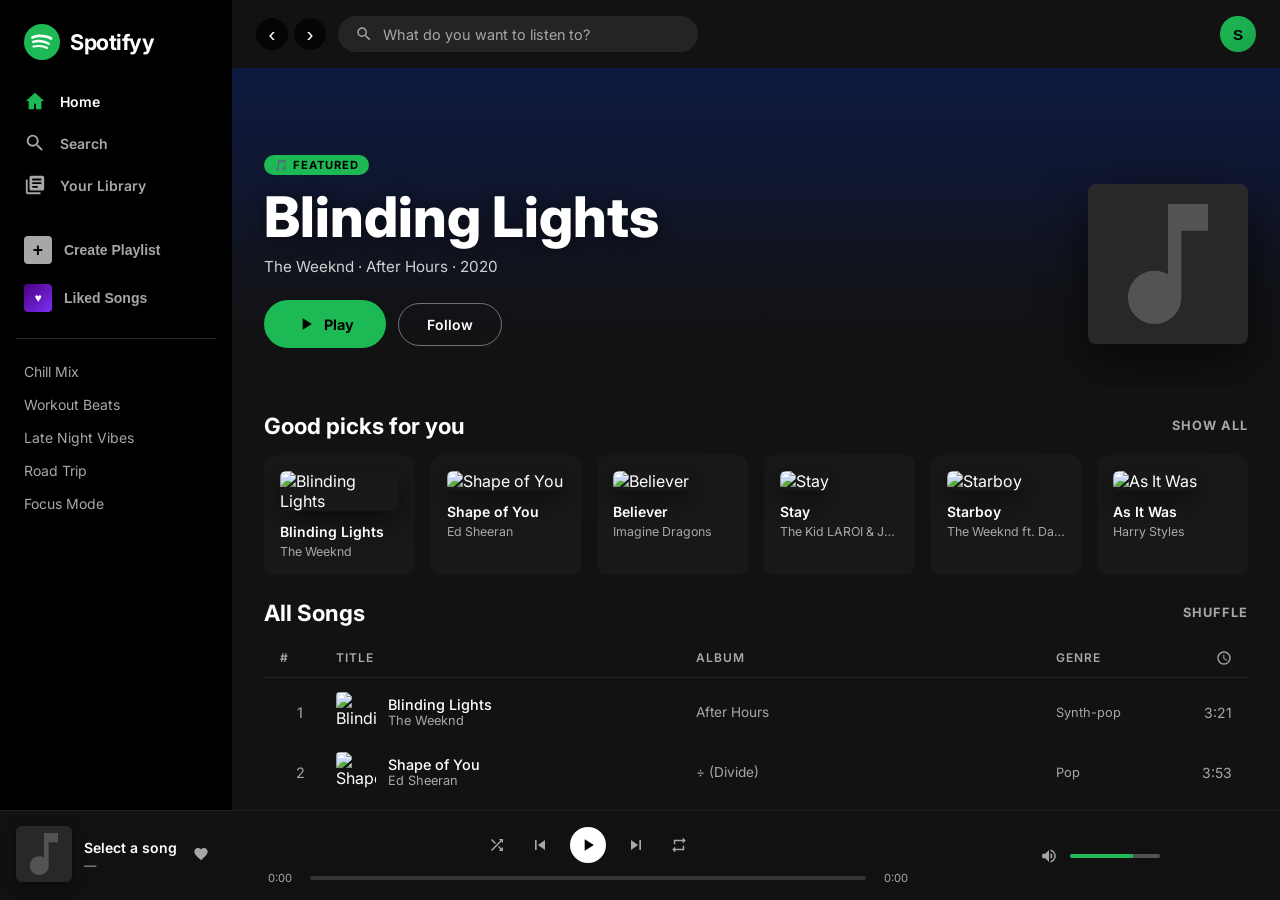
==== commit bc45bc10: "fix: resolve broken cover arts with Spotify CDN + client placeholders, optimize search speed and hid" ====
--- a/index.html
+++ b/index.html
@@ -95,7 +95,7 @@
             </div>
           </div>
           <div class="banner-cover-wrap">
-            <img class="banner-cover" id="bannerCover" src="" alt="Featured Album" />
+            <img class="banner-cover" id="bannerCover" src="" alt="Featured Album" onerror="this.src='data:image/svg+xml;utf8,<svg xmlns=\'http://www.w3.org/2000/svg\' width=\'160\' height=\'160\' viewBox=\'0 0 24 24\' fill=\'%23535353\'><rect width=\'24\' height=\'24\' fill=\'%23282828\'/><path d=\'M12 3v10.55c-.59-.34-1.27-.55-2-.55-2.21 0-4 1.79-4 4s1.79 4 4 4 4-1.79 4-4V7h4V3h-6z\'/></svg>'" />
           </div>
         </section>
 
@@ -138,7 +138,7 @@
     <!-- Left: Song info -->
     <div class="np-left">
       <div class="np-cover-wrap">
-        <img class="np-cover" id="npCover" src="https://picsum.photos/seed/default/56/56" alt="Now Playing" />
+        <img class="np-cover" id="npCover" src="https://picsum.photos/seed/default/56/56" alt="Now Playing" onerror="this.src='data:image/svg+xml;utf8,<svg xmlns=\'http://www.w3.org/2000/svg\' width=\'56\' height=\'56\' viewBox=\'0 0 24 24\' fill=\'%23535353\'><rect width=\'24\' height=\'24\' fill=\'%23282828\'/><path d=\'M12 3v10.55c-.59-.34-1.27-.55-2-.55-2.21 0-4 1.79-4 4s1.79 4 4 4 4-1.79 4-4V7h4V3h-6z\'/></svg>'" />
         <div class="np-cover-overlay">
           <svg viewBox="0 0 24 24" width="20" height="20"><path d="M12 3v10.55c-.59-.34-1.27-.55-2-.55-2.21 0-4 1.79-4 4s1.79 4 4 4 4-1.79 4-4V7h4V3h-6z" fill="white"/></svg>
         </div>
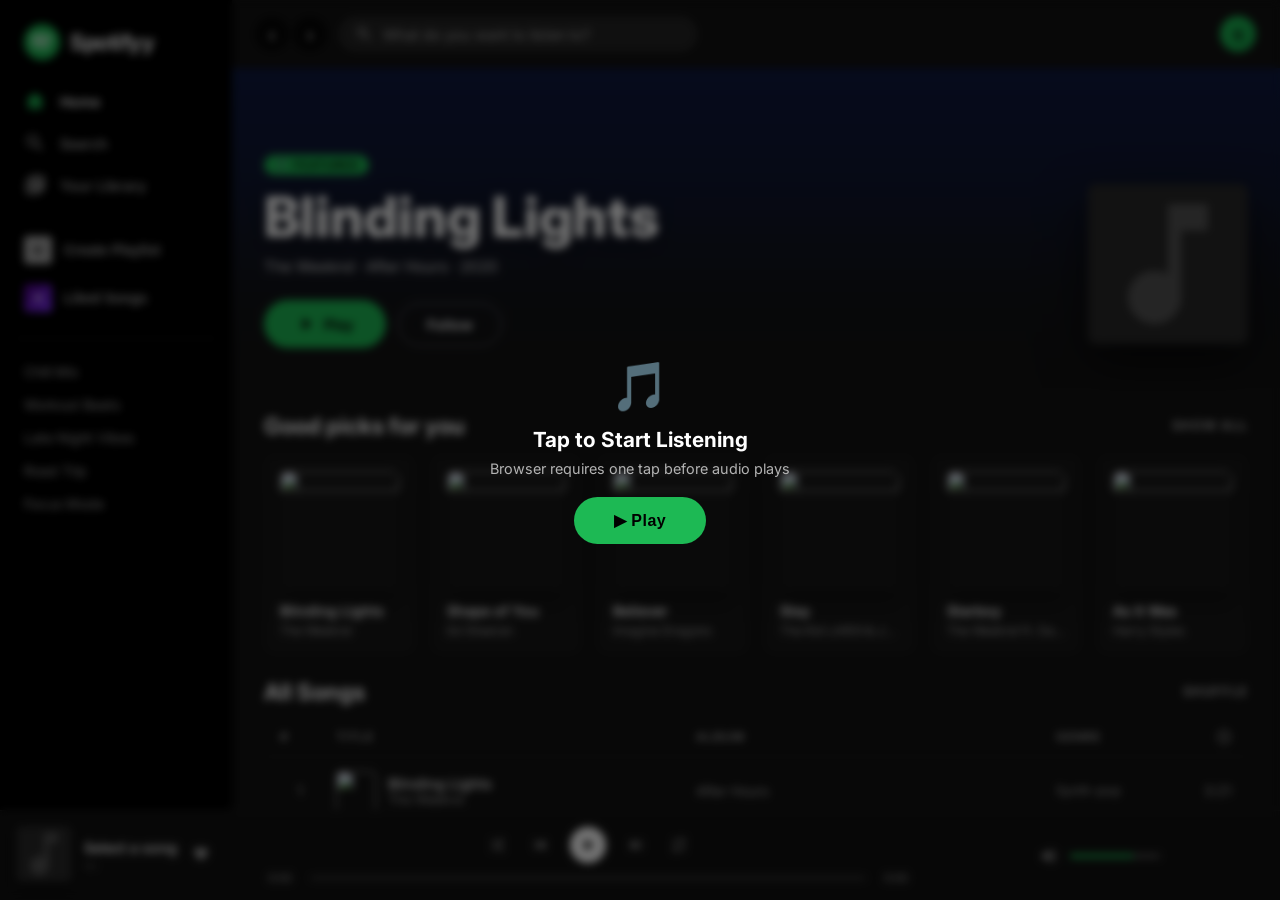
==== commit cdaaa300: "fix: browser autoplay policy, instant search, cover fallbacks, no skip loops" ====
--- a/index.html
+++ b/index.html
@@ -196,8 +196,18 @@
     </div>
   </footer>
 
-  <!-- Hidden container for YouTube player API -->
-  <div id="yt-player" style="position: absolute; top: -9999px; left: -9999px; width: 200px; height: 200px;"></div>
+  <!-- One-time unlock overlay (browser autoplay policy) -->
+  <div id="unlockOverlay" style="display:none; position:fixed; inset:0; background:rgba(0,0,0,.55); z-index:9999; display:flex; align-items:center; justify-content:center; backdrop-filter:blur(4px);">
+    <div style="text-align:center; color:#fff;">
+      <div style="font-size:3rem; margin-bottom:12px;">🎵</div>
+      <div style="font-size:1.3rem; font-weight:700; margin-bottom:8px;">Tap to Start Listening</div>
+      <div style="font-size:.9rem; color:#b3b3b3; margin-bottom:20px;">Browser requires one tap before audio plays</div>
+      <button id="unlockBtn" style="background:#1db954; color:#000; border:none; border-radius:500px; padding:14px 40px; font-size:1rem; font-weight:700; cursor:pointer; letter-spacing:.5px;">▶ Play</button>
+    </div>
+  </div>
+
+  <!-- YouTube player: kept visible (1px) in viewport so autoplay works -->
+  <div id="yt-player" style="position:fixed; bottom:92px; right:8px; width:1px; height:1px; overflow:hidden; opacity:0.01; pointer-events:none; z-index:1;"></div>
 
   <script src="app.js"></script>
 </body>
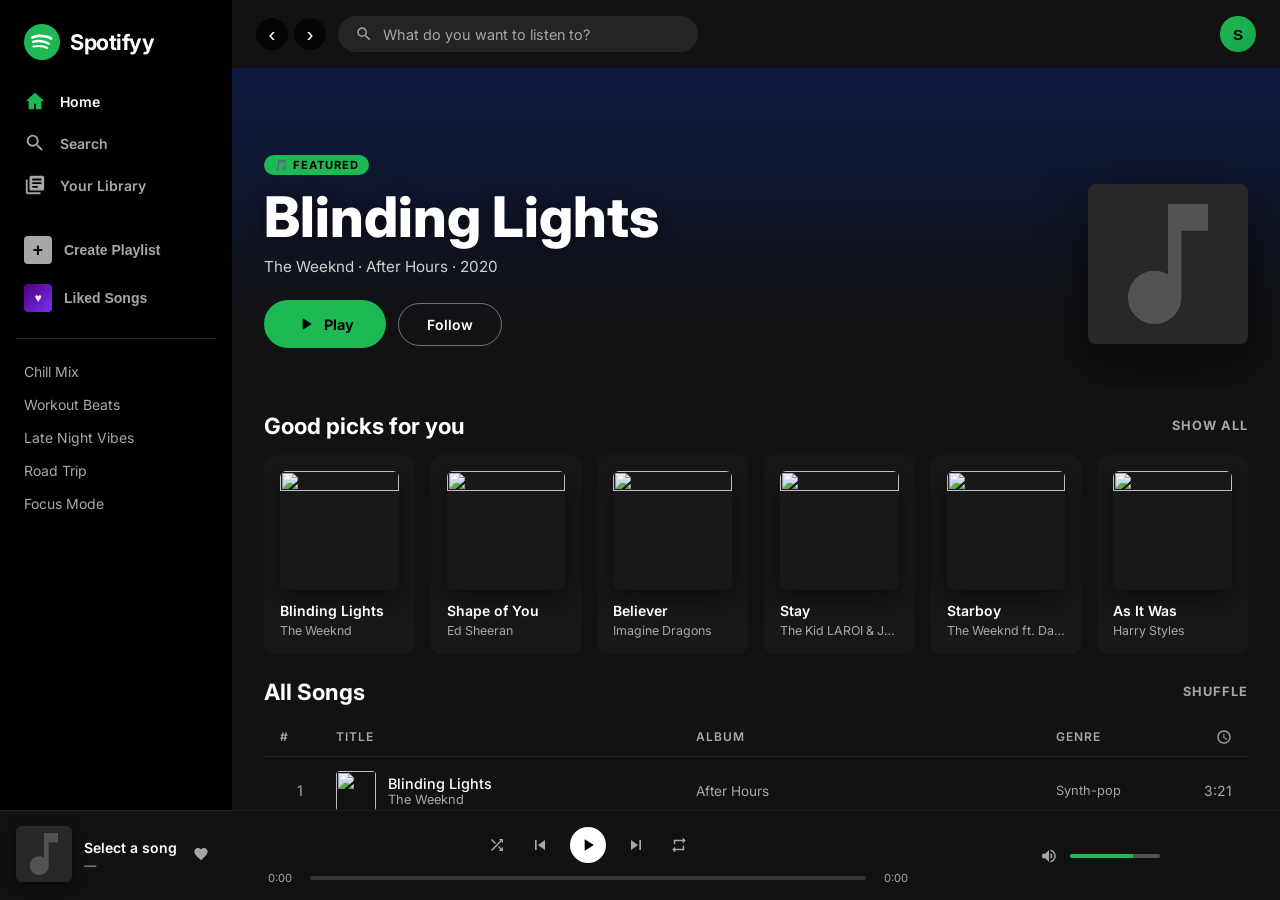
==== commit 7041251e: "fix: refactor player to HTML5 Audio streaming, clean up YT dependencies, and optimize search view to" ====
--- a/index.html
+++ b/index.html
@@ -196,18 +196,8 @@
     </div>
   </footer>
 
-  <!-- One-time unlock overlay (browser autoplay policy) -->
-  <div id="unlockOverlay" style="display:none; position:fixed; inset:0; background:rgba(0,0,0,.55); z-index:9999; display:flex; align-items:center; justify-content:center; backdrop-filter:blur(4px);">
-    <div style="text-align:center; color:#fff;">
-      <div style="font-size:3rem; margin-bottom:12px;">🎵</div>
-      <div style="font-size:1.3rem; font-weight:700; margin-bottom:8px;">Tap to Start Listening</div>
-      <div style="font-size:.9rem; color:#b3b3b3; margin-bottom:20px;">Browser requires one tap before audio plays</div>
-      <button id="unlockBtn" style="background:#1db954; color:#000; border:none; border-radius:500px; padding:14px 40px; font-size:1rem; font-weight:700; cursor:pointer; letter-spacing:.5px;">▶ Play</button>
-    </div>
-  </div>
-
-  <!-- YouTube player: kept visible (1px) in viewport so autoplay works -->
-  <div id="yt-player" style="position:fixed; bottom:92px; right:8px; width:1px; height:1px; overflow:hidden; opacity:0.01; pointer-events:none; z-index:1;"></div>
+  <!-- Native HTML5 Audio Element -->
+  <audio id="mainAudio" preload="auto"></audio>
 
   <script src="app.js"></script>
 </body>
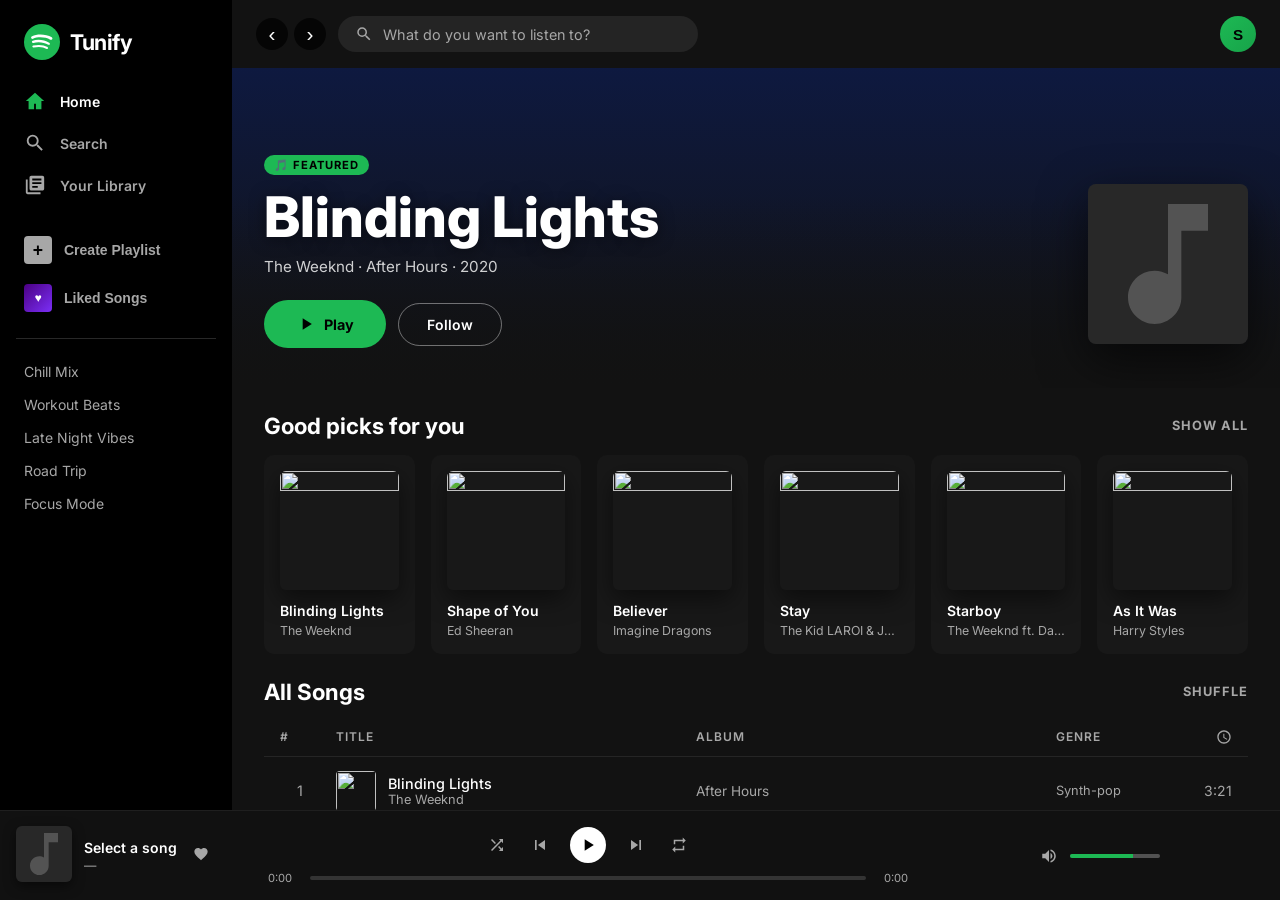
==== commit db51a93c: "chore: rename app to Tunify" ====
--- a/index.html
+++ b/index.html
@@ -3,8 +3,8 @@
 <head>
   <meta charset="UTF-8" />
   <meta name="viewport" content="width=device-width, initial-scale=1.0" />
-  <title>Spotifyy — Music for Everyone</title>
-  <meta name="description" content="Play millions of songs ad-free with Spotifyy, your premium music streaming experience." />
+  <title>Tunify — Music for Everyone</title>
+  <meta name="description" content="Play millions of songs ad-free with Tunify, your premium music streaming experience." />
   <link rel="preconnect" href="https://fonts.googleapis.com" />
   <link rel="preconnect" href="https://fonts.gstatic.com" crossorigin />
   <link href="https://fonts.googleapis.com/css2?family=Circular+Std:wght@400;500;700;900&family=Inter:wght@300;400;500;600;700&display=swap" rel="stylesheet" />
@@ -20,7 +20,7 @@
           <circle cx="12" cy="12" r="12" fill="#1DB954"/>
           <path d="M17.5 10.5c-3.2-1.9-8.4-2.1-11.5-.6-.5.2-1-.1-1.2-.6-.2-.5.1-1 .6-1.2 3.5-1.7 9.4-1.4 13.1.7.4.3.6.8.3 1.3-.3.4-.9.6-1.3.4zm-.2 3c-.3.4-.7.5-1.1.3-2.7-1.7-6.8-2.2-9.9-1.2-.4.1-.9-.1-1-.5-.1-.4.1-.9.5-1 3.5-1.1 8-.5 11 1.4.4.2.5.7.5 1zm-1.3 2.9c-.2.3-.6.4-.9.2-2.3-1.4-5.3-1.7-8.7-.9-.3.1-.7-.1-.8-.5-.1-.3.1-.7.5-.8 3.8-.9 7-.5 9.6 1 .3.2.4.7.3 1z" fill="white"/>
         </svg>
-        <span class="logo-text">Spotifyy</span>
+        <span class="logo-text">Tunify</span>
       </div>
 
       <nav class="sidebar-nav">
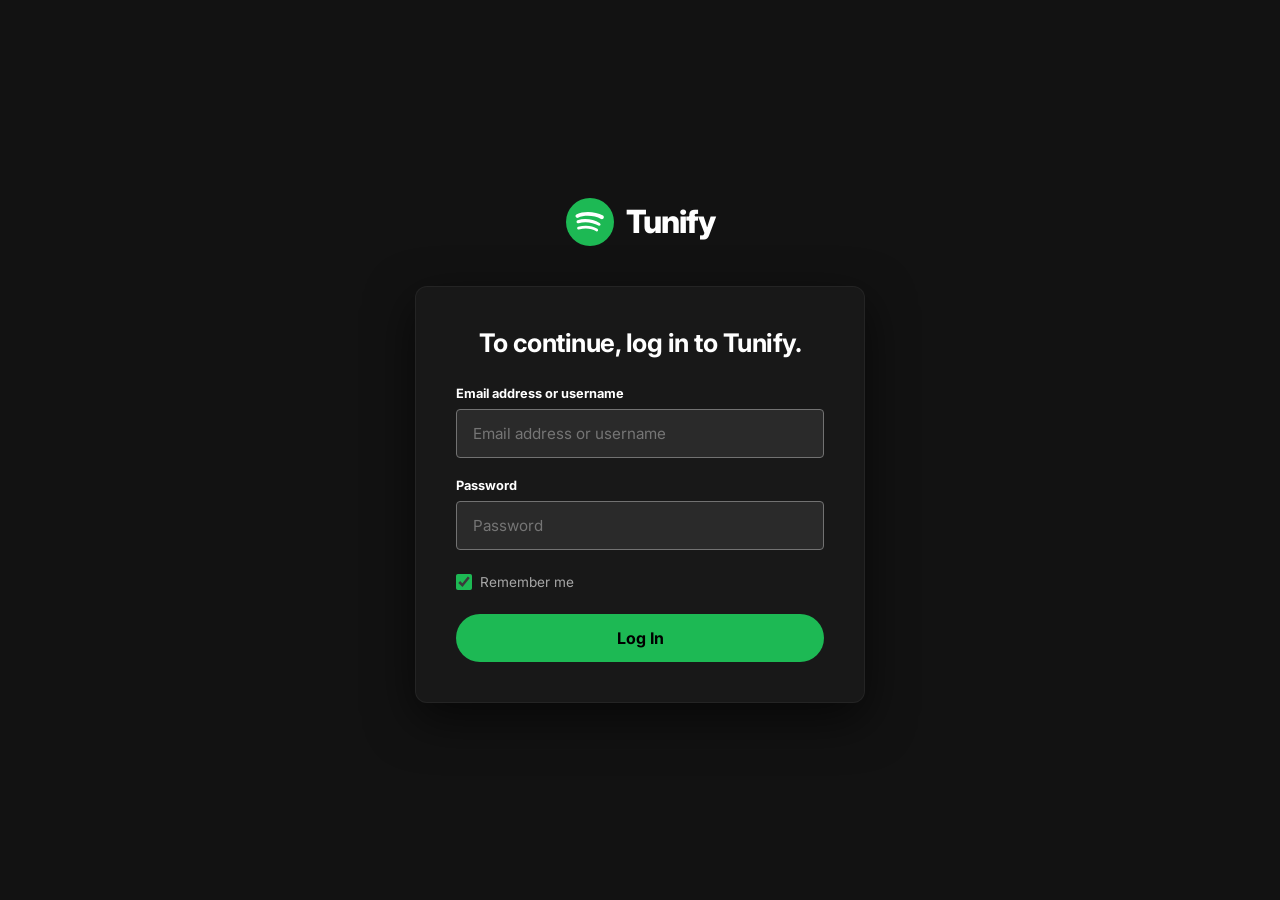
==== commit 0c14fc7e: "feat: complete tabs routing, dynamic browse/genre cards, liked songs grad-header view, dynamic playl" ====
--- a/index.html
+++ b/index.html
@@ -72,62 +72,135 @@
           <input type="text" placeholder="What do you want to listen to?" id="searchInput" />
         </div>
         <div class="topbar-user">
-          <button class="user-avatar" id="btnUser" title="Profile">S</button>
+          <div class="user-menu-wrap">
+            <button class="user-avatar" id="btnUser" title="Profile">S</button>
+            <div class="user-dropdown" id="userDropdown">
+              <div class="dropdown-item" id="btnLogout">Log Out</div>
+            </div>
+          </div>
         </div>
       </header>
 
       <!-- Scrollable Page -->
       <div class="page-scroll" id="pageScroll">
 
-        <!-- Featured Banner -->
-        <section class="featured-banner" id="featuredBanner">
-          <div class="banner-bg" id="bannerBg"></div>
-          <div class="banner-content">
-            <span class="banner-tag">🎵 Featured</span>
-            <h1 class="banner-title" id="bannerTitle">Electric Dreams</h1>
-            <p class="banner-artist" id="bannerArtist">Luna Echo · Neon Horizon · 2024</p>
-            <div class="banner-actions">
-              <button class="btn-play-large" id="btnBannerPlay">
-                <svg viewBox="0 0 24 24"><path d="M8 5v14l11-7z"/></svg>
-                Play
-              </button>
-              <button class="btn-follow">Follow</button>
-            </div>
-          </div>
-          <div class="banner-cover-wrap">
-            <img class="banner-cover" id="bannerCover" src="" alt="Featured Album" onerror="this.src='data:image/svg+xml;utf8,<svg xmlns=\'http://www.w3.org/2000/svg\' width=\'160\' height=\'160\' viewBox=\'0 0 24 24\' fill=\'%23535353\'><rect width=\'24\' height=\'24\' fill=\'%23282828\'/><path d=\'M12 3v10.55c-.59-.34-1.27-.55-2-.55-2.21 0-4 1.79-4 4s1.79 4 4 4 4-1.79 4-4V7h4V3h-6z\'/></svg>'" />
-          </div>
-        </section>
-
-        <!-- Quick Picks -->
-        <section class="content-section" id="sectionQuickPicks">
-          <div class="section-header">
-            <h2 class="section-title">Good picks for you</h2>
-            <a href="#" class="see-all">Show all</a>
-          </div>
-          <div class="quick-picks-grid" id="quickPicksGrid"></div>
-        </section>
-
-        <!-- All Songs -->
-        <section class="content-section" id="sectionAllSongs">
-          <div class="section-header">
-            <h2 class="section-title">All Songs</h2>
-            <a href="#" class="see-all" id="shuffleAllBtn">Shuffle</a>
-          </div>
-          <!-- Song List Table -->
-          <div class="song-table">
-            <div class="song-table-header">
-              <span class="col-num">#</span>
-              <span class="col-title">Title</span>
-              <span class="col-album">Album</span>
-              <span class="col-genre">Genre</span>
-              <span class="col-dur">
-                <svg viewBox="0 0 24 24" width="16" height="16"><path d="M11.99 2C6.47 2 2 6.48 2 12s4.47 10 9.99 10C17.52 22 22 17.52 22 12S17.52 2 11.99 2zM12 20c-4.42 0-8-3.58-8-8s3.58-8 8-8 8 3.58 8 8-3.58 8-8 8zm.5-13H11v6l5.25 3.15.75-1.23-4.5-2.67V7z" fill="currentColor"/></svg>
-              </span>
-            </div>
-            <div id="songList"></div>
-          </div>
-        </section>
+        <!-- ── HOME VIEW PANEL ── -->
+        <div class="view-panel active" id="viewHome">
+          <!-- Featured Banner -->
+          <section class="featured-banner" id="featuredBanner">
+            <div class="banner-bg" id="bannerBg"></div>
+            <div class="banner-content">
+              <span class="banner-tag">🎵 Featured</span>
+              <h1 class="banner-title" id="bannerTitle">Electric Dreams</h1>
+              <p class="banner-artist" id="bannerArtist">Luna Echo · Neon Horizon · 2024</p>
+              <div class="banner-actions">
+                <button class="btn-play-large" id="btnBannerPlay">
+                  <svg viewBox="0 0 24 24"><path d="M8 5v14l11-7z"/></svg>
+                  Play
+                </button>
+                <button class="btn-follow">Follow</button>
+              </div>
+            </div>
+            <div class="banner-cover-wrap">
+              <img class="banner-cover" id="bannerCover" src="" alt="Featured Album" onerror="this.src='data:image/svg+xml;utf8,<svg xmlns=\'http://www.w3.org/2000/svg\' width=\'160\' height=\'160\' viewBox=\'0 0 24 24\' fill=\'%23535353\'><rect width=\'24\' height=\'24\' fill=\'%23282828\'/><path d=\'M12 3v10.55c-.59-.34-1.27-.55-2-.55-2.21 0-4 1.79-4 4s1.79 4 4 4 4-1.79 4-4V7h4V3h-6z\'/></svg>'" />
+            </div>
+          </section>
+
+          <!-- Quick Picks -->
+          <section class="content-section" id="sectionQuickPicks">
+            <div class="section-header">
+              <h2 class="section-title">Good picks for you</h2>
+              <a href="#" class="see-all">Show all</a>
+            </div>
+            <div class="quick-picks-grid" id="quickPicksGrid"></div>
+          </section>
+
+          <!-- All Songs -->
+          <section class="content-section" id="sectionAllSongs">
+            <div class="section-header">
+              <h2 class="section-title">All Songs</h2>
+              <a href="#" class="see-all" id="shuffleAllBtn">Shuffle</a>
+            </div>
+            <!-- Song List Table -->
+            <div class="song-table">
+              <div class="song-table-header">
+                <span class="col-num">#</span>
+                <span class="col-title">Title</span>
+                <span class="col-album">Album</span>
+                <span class="col-genre">Genre</span>
+                <span class="col-dur">
+                  <svg viewBox="0 0 24 24" width="16" height="16"><path d="M11.99 2C6.47 2 2 6.48 2 12s4.47 10 9.99 10C17.52 22 22 17.52 22 12S17.52 2 11.99 2zM12 20c-4.42 0-8-3.58-8-8s3.58-8 8-8 8 3.58 8 8-3.58 8-8 8zm.5-13H11v6l5.25 3.15.75-1.23-4.5-2.67V7z" fill="currentColor"/></svg>
+                </span>
+              </div>
+              <div id="songList"></div>
+            </div>
+          </section>
+        </div>
+
+        <!-- ── SEARCH VIEW PANEL ── -->
+        <div class="view-panel" id="viewSearch">
+          <section class="content-section">
+            <h2 class="browse-title">Browse all</h2>
+            <div class="browse-grid" id="browseGrid">
+              <!-- Browse/Genre cards will be injected by app.js -->
+            </div>
+          </section>
+          
+          <section class="content-section" id="searchResultSection" style="display:none;">
+            <div class="song-table">
+              <div class="song-table-header">
+                <span class="col-num">#</span>
+                <span class="col-title">Title</span>
+                <span class="col-album">Album</span>
+                <span class="col-genre">Genre</span>
+                <span class="col-dur">
+                  <svg viewBox="0 0 24 24" width="16" height="16"><path d="M11.99 2C6.47 2 2 6.48 2 12s4.47 10 9.99 10C17.52 22 22 17.52 22 12S17.52 2 11.99 2zM12 20c-4.42 0-8-3.58-8-8s3.58-8 8-8 8 3.58 8 8-3.58 8-8 8zm.5-13H11v6l5.25 3.15.75-1.23-4.5-2.67V7z" fill="currentColor"/></svg>
+                </span>
+              </div>
+              <div id="searchResultList"></div>
+            </div>
+          </section>
+        </div>
+
+        <!-- ── LIBRARY VIEW PANEL ── -->
+        <div class="view-panel" id="viewLibrary">
+          <section class="content-section">
+            <div class="section-header">
+              <h2 class="section-title">Playlists & Local Downloads</h2>
+            </div>
+            <div class="library-grid" id="libraryGrid">
+              <!-- Dynamically populated playlists -->
+            </div>
+          </section>
+        </div>
+
+        <!-- ── LIKED SONGS VIEW PANEL ── -->
+        <div class="view-panel" id="viewLiked">
+          <header class="liked-header">
+            <div class="liked-art-wrap">
+              <svg viewBox="0 0 24 24"><path d="M12 21.35l-1.45-1.32C5.4 15.36 2 12.28 2 8.5 2 5.42 4.42 3 7.5 3c1.74 0 3.41.81 4.5 2.09C13.09 3.81 14.76 3 16.5 3 19.58 3 22 5.42 22 8.5c0 3.78-3.4 6.86-8.55 11.54L12 21.35z"/></svg>
+            </div>
+            <div class="liked-details">
+              <div class="liked-details-tag">Playlist</div>
+              <h1 class="liked-details-title">Liked Songs</h1>
+              <div class="liked-details-meta"><span id="likedCount">0</span> songs</div>
+            </div>
+          </header>
+          <section class="content-section">
+            <div class="song-table">
+              <div class="song-table-header">
+                <span class="col-num">#</span>
+                <span class="col-title">Title</span>
+                <span class="col-album">Album</span>
+                <span class="col-genre">Genre</span>
+                <span class="col-dur">
+                  <svg viewBox="0 0 24 24" width="16" height="16"><path d="M11.99 2C6.47 2 2 6.48 2 12s4.47 10 9.99 10C17.52 22 22 17.52 22 12S17.52 2 11.99 2zM12 20c-4.42 0-8-3.58-8-8s3.58-8 8-8 8 3.58 8 8-3.58 8-8 8zm.5-13H11v6l5.25 3.15.75-1.23-4.5-2.67V7z" fill="currentColor"/></svg>
+                </span>
+              </div>
+              <div id="likedSongList"></div>
+            </div>
+          </section>
+        </div>
 
       </div><!-- /page-scroll -->
     </main>
@@ -199,6 +272,36 @@
   <!-- Native HTML5 Audio Element -->
   <audio id="mainAudio" preload="auto"></audio>
 
+  <!-- ── LOGIN PAGE ── -->
+  <div class="login-page" id="loginPage" style="display: none;">
+    <div class="login-logo">
+      <svg viewBox="0 0 24 24" fill="none">
+        <circle cx="12" cy="12" r="12" fill="#1DB954"/>
+        <path d="M17.5 10.5c-3.2-1.9-8.4-2.1-11.5-.6-.5.2-1-.1-1.2-.6-.2-.5.1-1 .6-1.2 3.5-1.7 9.4-1.4 13.1.7.4.3.6.8.3 1.3-.3.4-.9.6-1.3.4zm-.2 3c-.3.4-.7.5-1.1.3-2.7-1.7-6.8-2.2-9.9-1.2-.4.1-.9-.1-1-.5-.1-.4.1-.9.5-1 3.5-1.1 8-.5 11 1.4.4.2.5.7.5 1zm-1.3 2.9c-.2.3-.6.4-.9.2-2.3-1.4-5.3-1.7-8.7-.9-.3.1-.7-.1-.8-.5-.1-.3.1-.7.5-.8 3.8-.9 7-.5 9.6 1 .3.2.4.7.3 1z" fill="white"/>
+      </svg>
+      <span>Tunify</span>
+    </div>
+    <div class="login-container">
+      <h2 class="login-title">To continue, log in to Tunify.</h2>
+      <div class="login-error" id="loginError">Incorrect username or password.</div>
+      <form id="loginForm" onsubmit="return false;">
+        <div class="login-group">
+          <label class="login-label" for="loginEmail">Email address or username</label>
+          <input class="login-input" type="text" id="loginEmail" placeholder="Email address or username" required autocomplete="username" />
+        </div>
+        <div class="login-group">
+          <label class="login-label" for="loginPassword">Password</label>
+          <input class="login-input" type="password" id="loginPassword" placeholder="Password" required autocomplete="current-password" />
+        </div>
+        <label class="login-remember">
+          <input type="checkbox" id="loginRemember" checked />
+          Remember me
+        </label>
+        <button class="btn-login" type="submit" id="btnLoginSubmit">Log In</button>
+      </form>
+    </div>
+  </div>
+
   <script src="app.js"></script>
 </body>
 </html>
--- a/style.css
+++ b/style.css
@@ -669,3 +669,258 @@
   z-index: 9999; white-space: nowrap;
 }
 .toast.show { opacity: 1; transform: translateX(-50%) translateY(0); }
+
+/* ─── TABS & VIEW PANELS ─── */
+.view-panel {
+  display: none;
+}
+.view-panel.active {
+  display: block;
+}
+
+/* ─── LOGIN PAGE ─── */
+.login-page {
+  position: fixed;
+  inset: 0;
+  background: #121212;
+  z-index: 10000;
+  display: flex;
+  flex-direction: column;
+  align-items: center;
+  justify-content: center;
+  padding: 24px;
+}
+.login-logo {
+  display: flex;
+  align-items: center;
+  gap: 12px;
+  margin-bottom: 40px;
+}
+.login-logo svg {
+  width: 48px;
+  height: 48px;
+}
+.login-logo span {
+  font-size: 2rem;
+  font-weight: 800;
+  letter-spacing: -1px;
+}
+.login-container {
+  background: #181818;
+  width: 100%;
+  max-width: 450px;
+  border-radius: 12px;
+  padding: 40px;
+  box-shadow: 0 16px 48px rgba(0,0,0,0.6);
+  border: 1px solid rgba(255,255,255,0.05);
+}
+.login-title {
+  font-size: 1.6rem;
+  font-weight: 700;
+  text-align: center;
+  margin-bottom: 28px;
+  letter-spacing: -0.5px;
+}
+.login-error {
+  background: #e91429;
+  color: #fff;
+  padding: 12px 16px;
+  border-radius: 6px;
+  font-size: 0.85rem;
+  font-weight: 500;
+  margin-bottom: 20px;
+  display: none;
+  text-align: center;
+}
+.login-group {
+  margin-bottom: 20px;
+}
+.login-label {
+  display: block;
+  font-size: 0.8rem;
+  font-weight: 700;
+  margin-bottom: 8px;
+  color: #fff;
+}
+.login-input {
+  width: 100%;
+  background: #2a2a2a;
+  border: 1px solid #727272;
+  border-radius: 4px;
+  color: #fff;
+  padding: 14px 16px;
+  font-size: 0.95rem;
+  outline: none;
+  font-family: inherit;
+  transition: border-color var(--transition);
+}
+.login-input:focus {
+  border-color: #fff;
+}
+.login-remember {
+  display: flex;
+  align-items: center;
+  gap: 8px;
+  font-size: 0.85rem;
+  color: var(--text-sub);
+  cursor: pointer;
+  margin: 24px 0;
+}
+.login-remember input {
+  accent-color: var(--accent);
+  width: 16px;
+  height: 16px;
+}
+.btn-login {
+  width: 100%;
+  background: var(--accent);
+  color: #000;
+  border: none;
+  padding: 14px;
+  border-radius: 500px;
+  font-size: 1rem;
+  font-weight: 700;
+  cursor: pointer;
+  transition: background var(--transition), transform 0.1s;
+  font-family: inherit;
+}
+.btn-login:hover {
+  background: var(--accent-hover);
+  transform: scale(1.02);
+}
+.btn-login:active {
+  transform: scale(0.98);
+}
+
+/* ─── BROWSE CARDS ─── */
+.browse-title {
+  font-size: 1.4rem;
+  font-weight: 700;
+  margin: 32px 0 16px;
+}
+.browse-grid {
+  display: grid;
+  grid-template-columns: repeat(auto-fill, minmax(160px, 1fr));
+  gap: 20px;
+}
+.browse-card {
+  position: relative;
+  height: 180px;
+  border-radius: 8px;
+  padding: 16px;
+  overflow: hidden;
+  cursor: pointer;
+  transition: transform 0.2s ease;
+}
+.browse-card:hover {
+  transform: translateY(-4px);
+}
+.browse-card-title {
+  font-size: 1.25rem;
+  font-weight: 700;
+  line-height: 1.2;
+  word-wrap: break-word;
+}
+.browse-card-img {
+  position: absolute;
+  right: -15px;
+  bottom: -10px;
+  width: 90px;
+  height: 90px;
+  transform: rotate(25deg);
+  box-shadow: 0 4px 12px rgba(0,0,0,0.3);
+  object-fit: cover;
+}
+
+/* ─── LIKED SONGS PAGE ─── */
+.liked-header {
+  height: 240px;
+  background: linear-gradient(180deg, #5038a0 0%, #121212 100%);
+  display: flex;
+  align-items: flex-end;
+  padding: 24px 32px;
+  gap: 24px;
+}
+.liked-art-wrap {
+  width: 140px;
+  height: 140px;
+  background: linear-gradient(135deg, #450af5, #c4efd9);
+  border-radius: 6px;
+  display: flex;
+  align-items: center;
+  justify-content: center;
+  box-shadow: 0 12px 36px rgba(0,0,0,0.5);
+  flex-shrink: 0;
+}
+.liked-art-wrap svg {
+  width: 48px;
+  height: 48px;
+  fill: #fff;
+}
+.liked-details {
+  flex: 1;
+}
+.liked-details-tag {
+  font-size: 0.75rem;
+  font-weight: 700;
+  text-transform: uppercase;
+  margin-bottom: 6px;
+}
+.liked-details-title {
+  font-size: clamp(2rem, 5vw, 4.5rem);
+  font-weight: 900;
+  line-height: 1.1;
+  margin-bottom: 8px;
+  letter-spacing: -2px;
+}
+.liked-details-meta {
+  font-size: 0.85rem;
+  font-weight: 600;
+  color: rgba(255,255,255,0.7);
+}
+.liked-details-meta span {
+  color: #fff;
+}
+
+/* ─── LIBRARY VIEW ─── */
+.library-grid {
+  display: grid;
+  grid-template-columns: repeat(auto-fill, minmax(160px, 1fr));
+  gap: 20px;
+  padding: 0 32px;
+}
+
+/* ─── DROPDOWN USER MENU ─── */
+.user-menu-wrap {
+  position: relative;
+}
+.user-dropdown {
+  position: absolute;
+  right: 0;
+  top: calc(100% + 8px);
+  background: var(--bg-elevated);
+  min-width: 160px;
+  border-radius: 4px;
+  padding: 4px;
+  box-shadow: 0 16px 32px rgba(0,0,0,0.6);
+  display: none;
+  z-index: 2000;
+  border: 1px solid rgba(255,255,255,0.05);
+}
+.user-dropdown.show {
+  display: block;
+}
+.dropdown-item {
+  padding: 12px 16px;
+  color: var(--text-sub);
+  font-size: 0.85rem;
+  font-weight: 600;
+  cursor: pointer;
+  border-radius: 2px;
+  transition: background var(--transition), color var(--transition);
+}
+.dropdown-item:hover {
+  background: rgba(255,255,255,0.08);
+  color: #fff;
+}
+
